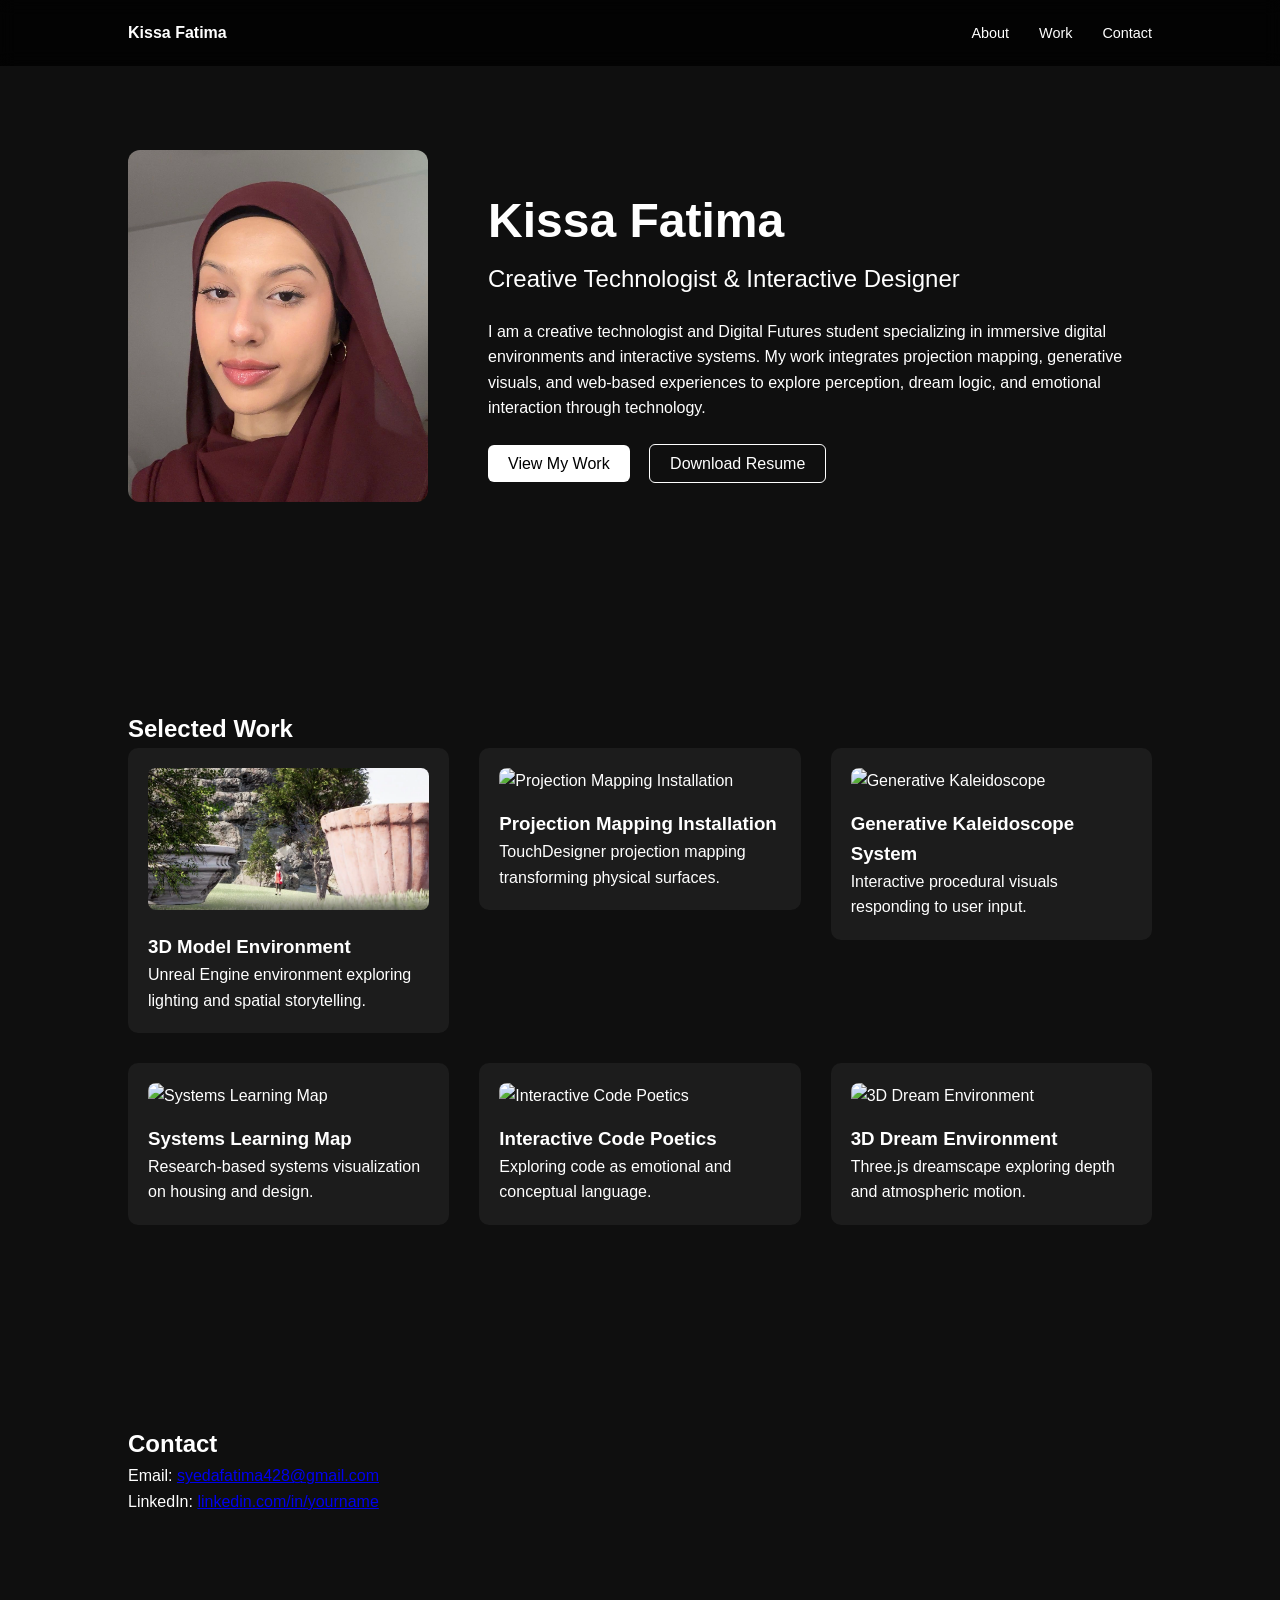
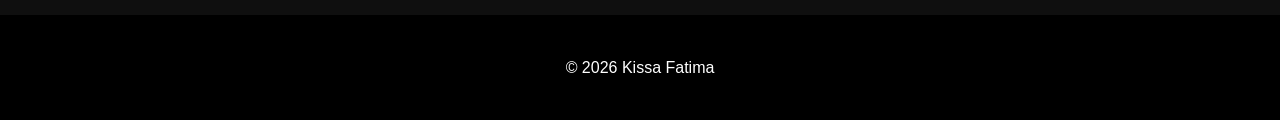
==== index.html @ c2278665 "major chnages" ====
<!DOCTYPE html>
<html lang="en">
<head>
  <meta charset="UTF-8">
  <meta name="viewport" content="width=device-width, initial-scale=1.0">
  <title>Kissa Fatima | Creative Technologist</title>
  <link rel="stylesheet" href="style.css">
</head>
<body>

  <!-- NAVIGATION -->
  <nav>
    <div class="logo">Kissa Fatima</div>
    <ul>
      <li><a href="#about">About</a></li>
      <li><a href="#work">Work</a></li>
      <li><a href="#contact">Contact</a></li>
    </ul>
  </nav>

  <!-- ABOUT SECTION -->
  <section id="about" class="about-hero">
    <div class="about-container">

      <div class="about-image">
        <img src="images/profile.JPG" alt="Photo of Kissa Fatima">
      </div>

      <div class="about-text">
        <h1>Kissa Fatima</h1>
        <h2>Creative Technologist & Interactive Designer</h2>

        <p>
          I am a creative technologist and Digital Futures student specializing in immersive
          digital environments and interactive systems. My work integrates projection mapping,
          generative visuals, and web-based experiences to explore perception, dream logic,
          and emotional interaction through technology.
        </p>

        <div class="buttons">
          <a href="#work" class="btn">View My Work</a>
          <a href="resume.pdf" class="btn-outline" target="_blank">Download Resume</a>
        </div>
      </div>

    </div>
  </section>

  <!-- WORK SECTION -->
  <section id="work" class="work">
    <h2>Selected Work</h2>

    <div class="projects">

      <a href="project-unreal.html" class="project-link">
        <div class="project">
          <img src="images/unreal3d.PNG" alt="3D Model Environment">
          <h3>3D Model Environment</h3>
          <p>Unreal Engine environment exploring lighting and spatial storytelling.</p>
        </div>
      </a>

      <a href="project-projection.html" class="project-link">
        <div class="project">
          <img src="images/projection.jpg" alt="Projection Mapping Installation">
          <h3>Projection Mapping Installation</h3>
          <p>TouchDesigner projection mapping transforming physical surfaces.</p>
        </div>
      </a>

      <a href="project-kaleidoscope.html" class="project-link">
        <div class="project">
          <img src="images/kaleidoscope.jpg" alt="Generative Kaleidoscope">
          <h3>Generative Kaleidoscope System</h3>
          <p>Interactive procedural visuals responding to user input.</p>
        </div>
      </a>

      <a href="project-systemmap.html" class="project-link">
        <div class="project">
          <img src="images/systemmap.jpg" alt="Systems Learning Map">
          <h3>Systems Learning Map</h3>
          <p>Research-based systems visualization on housing and design.</p>
        </div>
      </a>

      <a href="project-codepoetics.html" class="project-link">
        <div class="project">
          <img src="images/codepoetics.jpg" alt="Interactive Code Poetics">
          <h3>Interactive Code Poetics</h3>
          <p>Exploring code as emotional and conceptual language.</p>
        </div>
      </a>

      <a href="project-dream.html" class="project-link">
        <div class="project">
          <img src="images/threejs.jpg" alt="3D Dream Environment">
          <h3>3D Dream Environment</h3>
          <p>Three.js dreamscape exploring depth and atmospheric motion.</p>
        </div>
      </a>

    </div>
  </section>

  <!-- CONTACT -->
  <section id="contact" class="contact">
    <h2>Contact</h2>
    <p>Email: <a href="mailto:syedafatima428@gmail.com">syedafatima428@gmail.com</a></p>
    <p>LinkedIn: <a href="#">linkedin.com/in/yourname</a></p>
  </section>

  <footer>
    <p>© 2026 Kissa Fatima</p>
  </footer>

</body>
</html>
---- style.css ----
* {
  margin: 0;
  padding: 0;
  box-sizing: border-box;
  font-family: Arial, Helvetica, sans-serif;
}

body {
  background: #0f0f0f;
  color: #ffffff;
  line-height: 1.6;
}

/* NAV */
nav {
  display: flex;
  justify-content: space-between;
  padding: 20px 10%;
  position: fixed;
  width: 100%;
  background: rgba(0,0,0,0.8);
  backdrop-filter: blur(8px);
}

nav ul {
  display: flex;
  list-style: none;
  gap: 30px;
}

nav a {
  text-decoration: none;
  color: white;
  font-size: 0.9rem;
}

.logo {
  font-weight: bold;
}

/* ABOUT */
.about-hero {
  padding: 150px 10% 100px;
}

.about-container {
  display: flex;
  gap: 60px;
  align-items: center;
}

.about-image img {
  width: 300px;
  border-radius: 12px;
}

.about-text h1 {
  font-size: 3rem;
}

.about-text h2 {
  font-weight: 300;
  margin-bottom: 20px;
}

.buttons {
  margin-top: 30px;
}

.btn, .btn-outline {
  padding: 10px 20px;
  margin-right: 15px;
  text-decoration: none;
  border-radius: 6px;
}

.btn {
  background: white;
  color: black;
}

.btn-outline {
  border: 1px solid white;
  color: white;
}

/* WORK */
.work {
  padding: 100px 10%;
}

.projects {
  display: grid;
  grid-template-columns: repeat(auto-fit, minmax(280px, 1fr));
  gap: 30px;
}

.project {
  background: #1c1c1c;
  padding: 20px;
  border-radius: 10px;
  transition: 0.3s ease;
}

.project img {
  width: 100%;
  border-radius: 8px;
  margin-bottom: 15px;
}

.project:hover {
  transform: translateY(-5px);
  background: #2a2a2a;
}

.project-link {
  text-decoration: none;
  color: white;
}

/* PROJECT PAGE */
.project-page {
  padding: 150px 10%;
}

.project-page img {
  width: 100%;
  margin: 30px 0;
  border-radius: 10px;
}

.project-page h1 {
  font-size: 2.5rem;
}

/* CONTACT */
.contact {
  padding: 100px 10%;
}

footer {
  text-align: center;
  padding: 40px 0;
  background: #000;
}
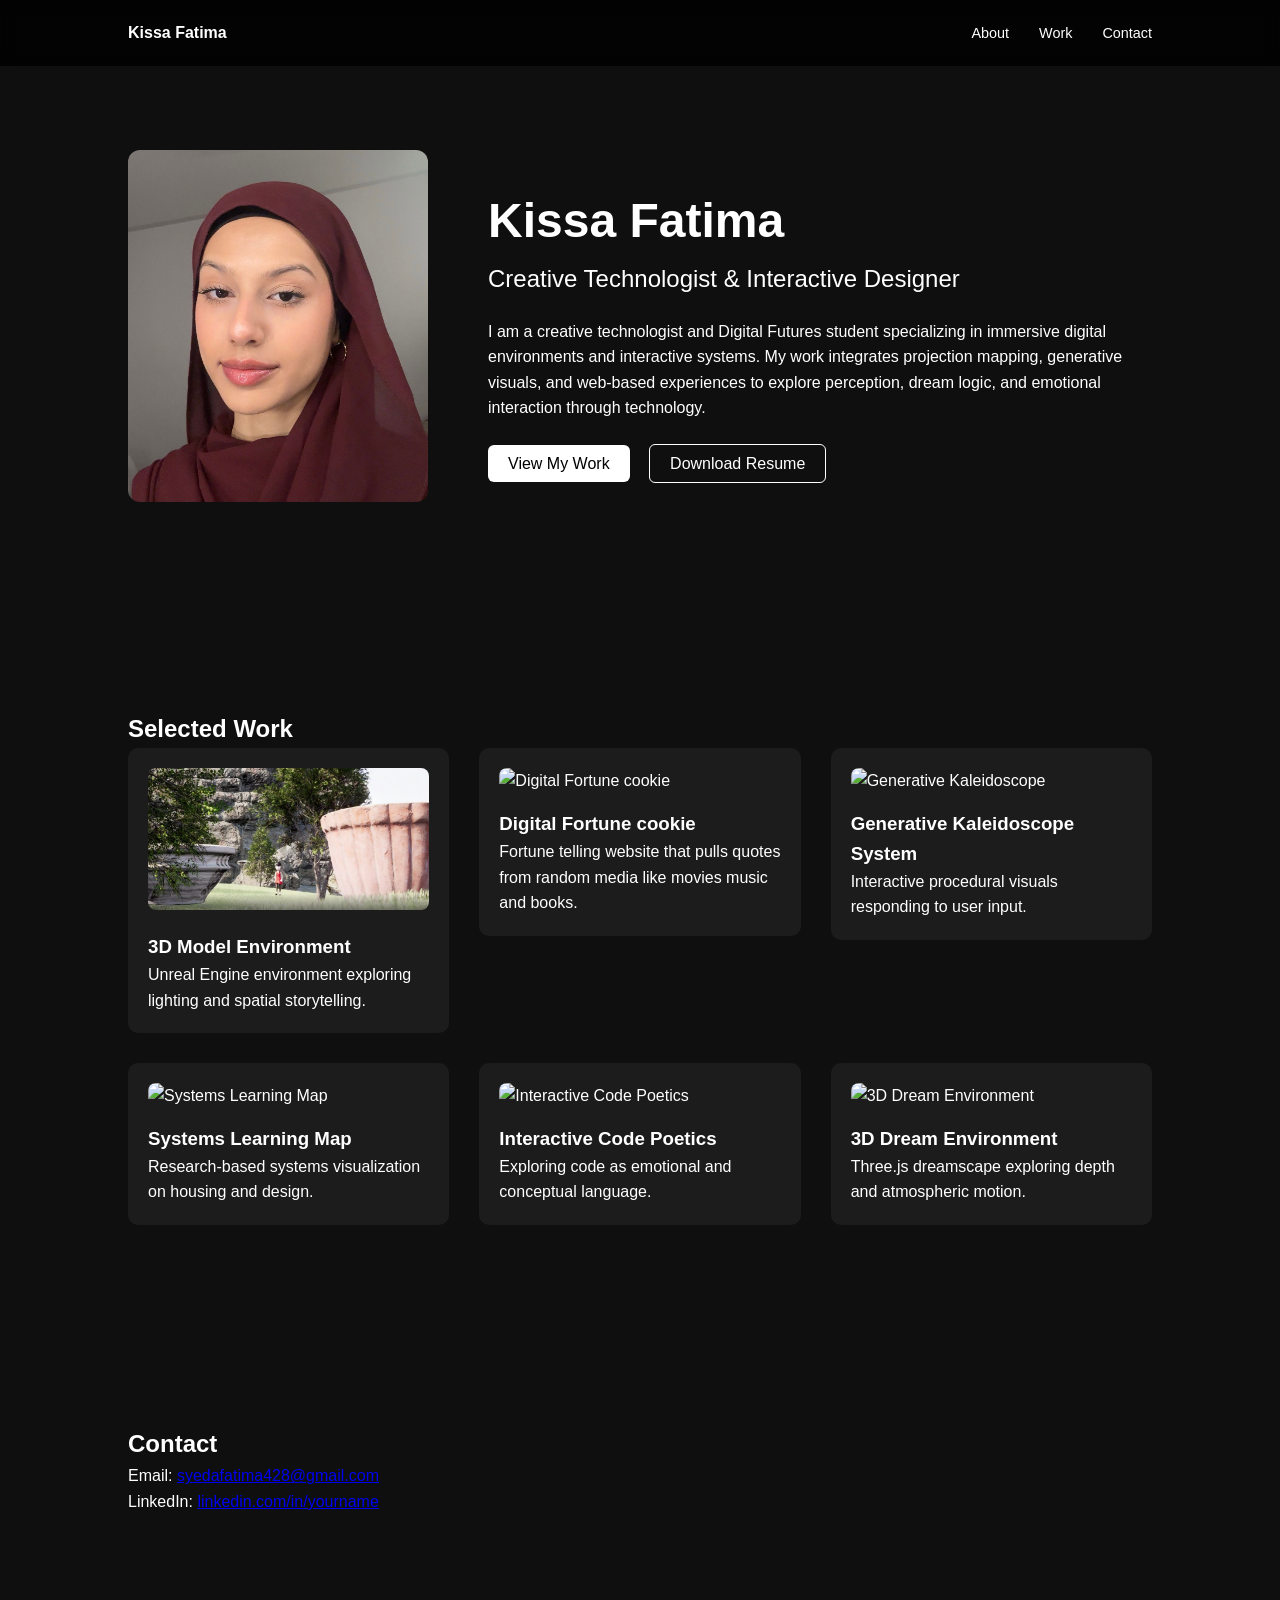
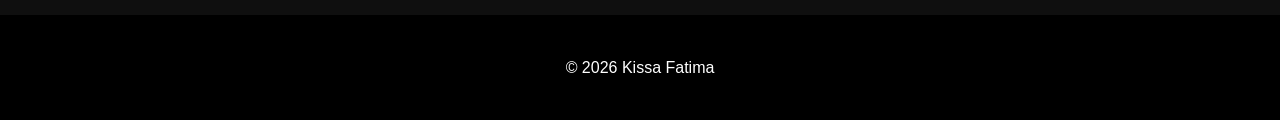
==== commit 52021fbb: "adding projects" ====
--- a/index.html
+++ b/index.html
@@ -52,7 +52,7 @@
 
     <div class="projects">
 
-      <a href="project-unreal.html" class="project-link">
+      <a href="projectunreal.html" class="project-link">
         <div class="project">
           <img src="images/unreal3d.PNG" alt="3D Model Environment">
           <h3>3D Model Environment</h3>
@@ -60,11 +60,11 @@
         </div>
       </a>
 
-      <a href="project-projection.html" class="project-link">
+      <a href="projectdigitalfortunecookie.html" class="project-link">
         <div class="project">
-          <img src="images/projection.jpg" alt="Projection Mapping Installation">
-          <h3>Projection Mapping Installation</h3>
-          <p>TouchDesigner projection mapping transforming physical surfaces.</p>
+          <img src="images/projection.jpg" alt="Digital Fortune cookie">
+          <h3>Digital Fortune cookie</h3>
+          <p>Fortune telling website that pulls quotes from random media like movies music and books.</p>
         </div>
       </a>
 
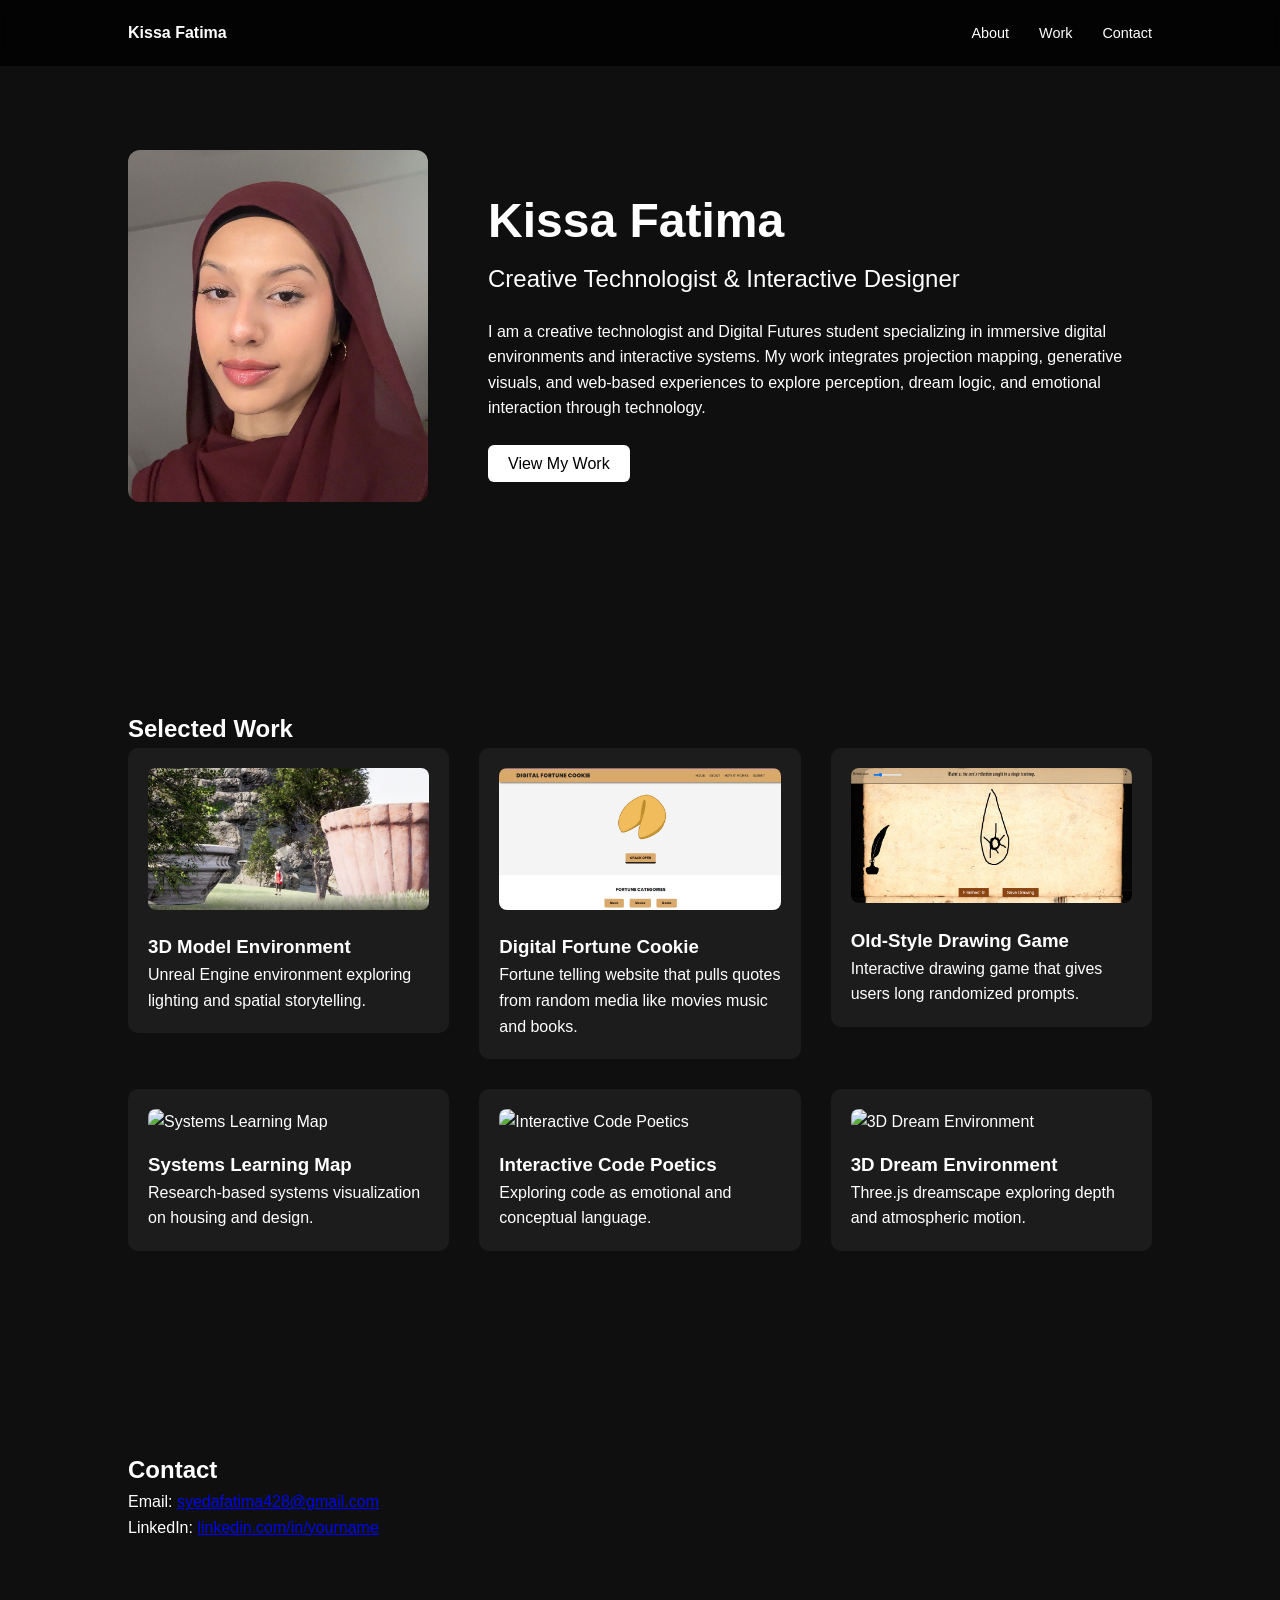
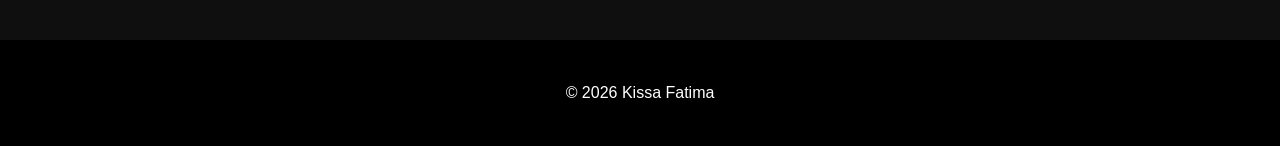
==== commit 82381515: "more content added" ====
--- a/index.html
+++ b/index.html
@@ -39,7 +39,7 @@
 
         <div class="buttons">
           <a href="#work" class="btn">View My Work</a>
-          <a href="resume.pdf" class="btn-outline" target="_blank">Download Resume</a>
+        
         </div>
       </div>
 
@@ -62,17 +62,17 @@
 
       <a href="projectdigitalfortunecookie.html" class="project-link">
         <div class="project">
-          <img src="images/projection.jpg" alt="Digital Fortune cookie">
-          <h3>Digital Fortune cookie</h3>
+          <img src="images/dfc1.png" alt="Digital Fortune Cookie">
+          <h3>Digital Fortune Cookie</h3>
           <p>Fortune telling website that pulls quotes from random media like movies music and books.</p>
         </div>
       </a>
 
-      <a href="project-kaleidoscope.html" class="project-link">
+      <a href="projectdrawing.html" class="project-link">
         <div class="project">
-          <img src="images/kaleidoscope.jpg" alt="Generative Kaleidoscope">
-          <h3>Generative Kaleidoscope System</h3>
-          <p>Interactive procedural visuals responding to user input.</p>
+          <img src="images/drawing1.png" alt="drawing game">
+          <h3>Old-Style Drawing Game</h3>
+          <p>Interactive drawing game that gives users long randomized prompts.</p>
         </div>
       </a>
 
--- a/style.css
+++ b/style.css
@@ -142,4 +142,20 @@
   text-align: center;
   padding: 40px 0;
   background: #000;
+}
+.gallery-item {
+  display: flex;
+  flex-direction: column;
+}
+
+.gallery-item img {
+  width: 100%;
+  border-radius: 10px;
+}
+
+.gallery-item figcaption {
+  margin-top: 10px;
+  font-size: 0.9rem;
+  color: #bbb;
+  line-height: 1.4;
 }
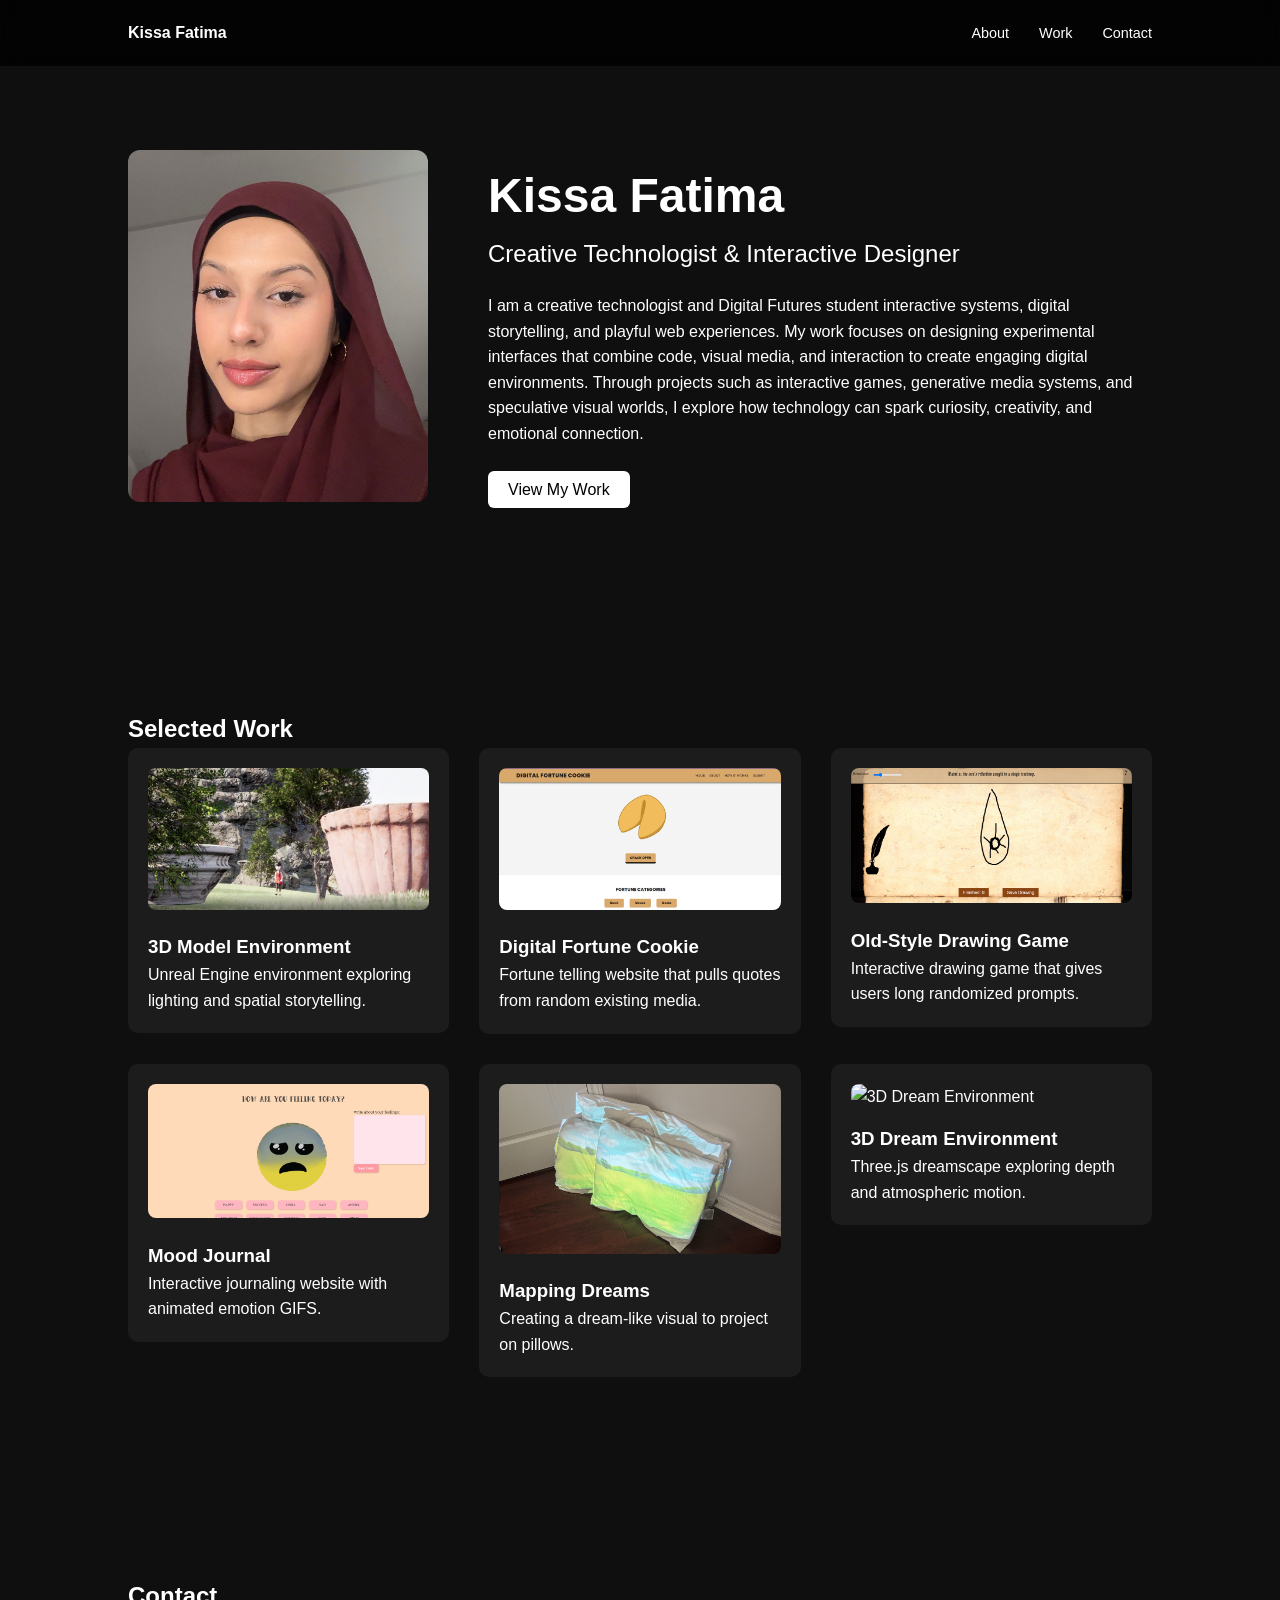
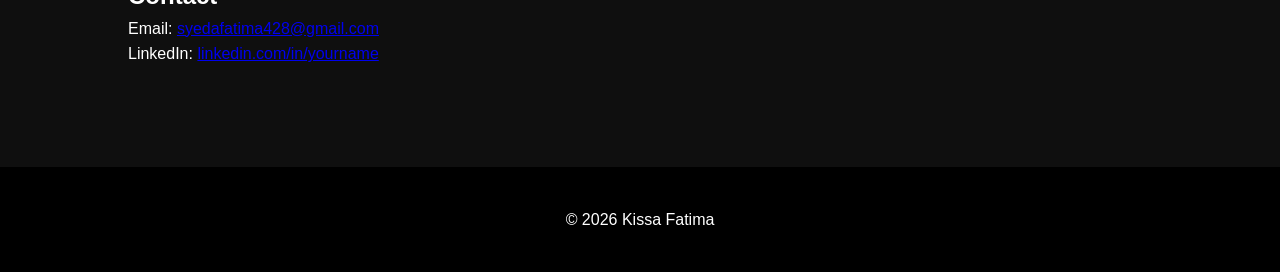
==== commit bb28c3fd: "big changes" ====
--- a/index.html
+++ b/index.html
@@ -31,10 +31,11 @@
         <h2>Creative Technologist & Interactive Designer</h2>
 
         <p>
-          I am a creative technologist and Digital Futures student specializing in immersive
-          digital environments and interactive systems. My work integrates projection mapping,
-          generative visuals, and web-based experiences to explore perception, dream logic,
-          and emotional interaction through technology.
+          I am a creative technologist and Digital Futures student interactive systems, digital storytelling, and 
+          playful web experiences. My work focuses on designing experimental interfaces that combine code, visual media, 
+          and interaction to create engaging digital environments. Through projects such as interactive games, generative 
+          media systems, and speculative visual worlds, I explore how technology can spark curiosity, creativity, and 
+          emotional connection.
         </p>
 
         <div class="buttons">
@@ -64,7 +65,7 @@
         <div class="project">
           <img src="images/dfc1.png" alt="Digital Fortune Cookie">
           <h3>Digital Fortune Cookie</h3>
-          <p>Fortune telling website that pulls quotes from random media like movies music and books.</p>
+          <p>Fortune telling website that pulls quotes from random existing media.</p>
         </div>
       </a>
 
@@ -76,19 +77,19 @@
         </div>
       </a>
 
-      <a href="project-systemmap.html" class="project-link">
+      <a href="projectmoodjournal.html" class="project-link">
         <div class="project">
-          <img src="images/systemmap.jpg" alt="Systems Learning Map">
-          <h3>Systems Learning Map</h3>
-          <p>Research-based systems visualization on housing and design.</p>
+          <img src="images/journal1.png" alt="Mood Journal">
+          <h3>Mood Journal</h3>
+          <p>Interactive journaling website with animated emotion GIFS.</p>
         </div>
       </a>
 
-      <a href="project-codepoetics.html" class="project-link">
+      <a href="projectdreams.html" class="project-link">
         <div class="project">
-          <img src="images/codepoetics.jpg" alt="Interactive Code Poetics">
-          <h3>Interactive Code Poetics</h3>
-          <p>Exploring code as emotional and conceptual language.</p>
+          <img src="images/projection1.JPG" alt="dream">
+          <h3>Mapping Dreams</h3>
+          <p>Creating a dream-like visual to project on pillows.</p>
         </div>
       </a>
 
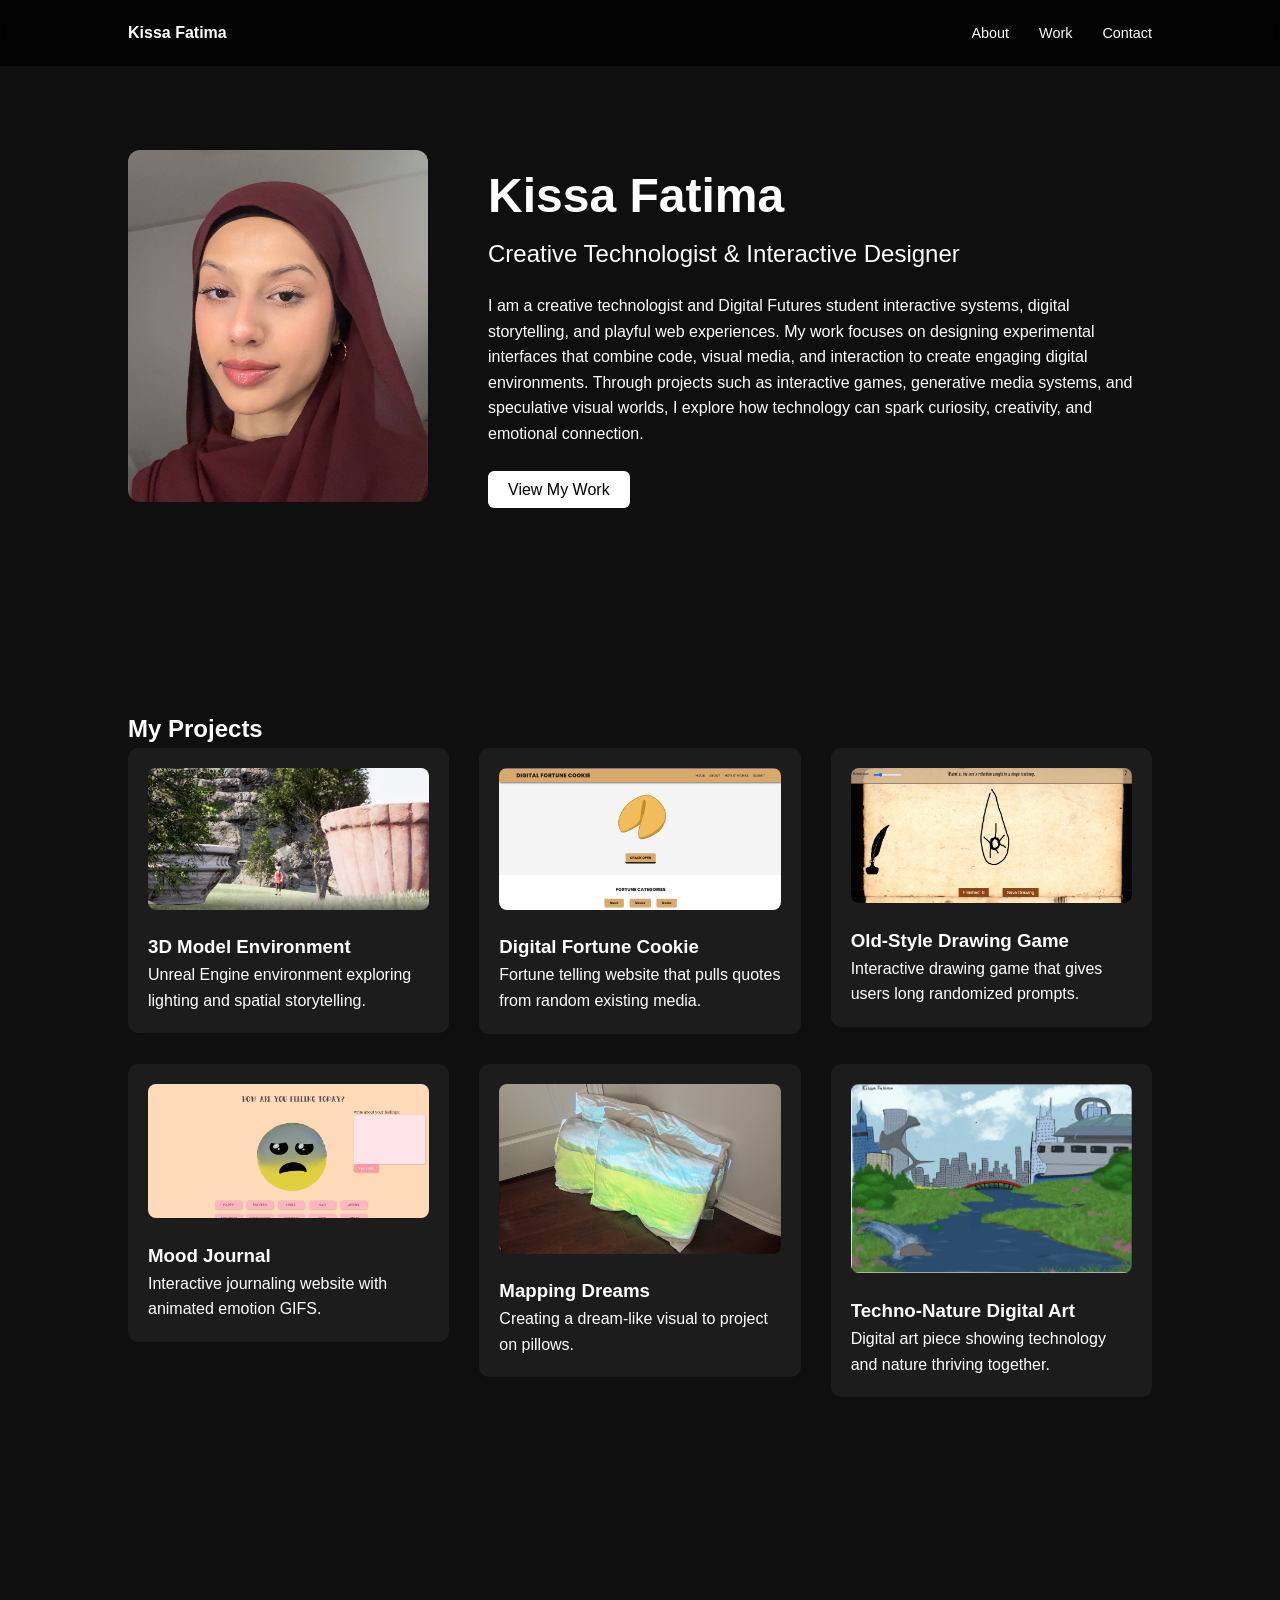
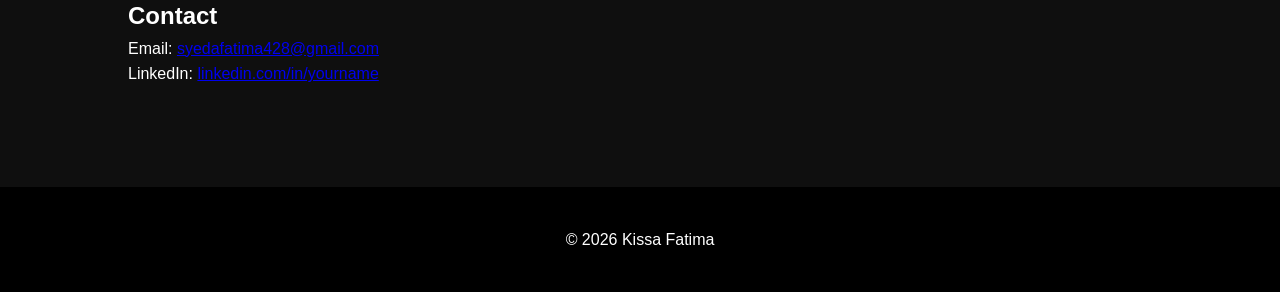
==== commit af57d759: "more content" ====
--- a/index.html
+++ b/index.html
@@ -49,7 +49,7 @@
 
   <!-- WORK SECTION -->
   <section id="work" class="work">
-    <h2>Selected Work</h2>
+    <h2>My Projects</h2>
 
     <div class="projects">
 
@@ -93,11 +93,11 @@
         </div>
       </a>
 
-      <a href="project-dream.html" class="project-link">
+      <a href="projecttechnonature.html" class="project-link">
         <div class="project">
-          <img src="images/threejs.jpg" alt="3D Dream Environment">
-          <h3>3D Dream Environment</h3>
-          <p>Three.js dreamscape exploring depth and atmospheric motion.</p>
+          <img src="images/art1.png" alt="Techno-Nature Digital Art">
+          <h3>Techno-Nature Digital Art</h3>
+          <p>Digital art piece showing technology and nature thriving together.</p>
         </div>
       </a>
 
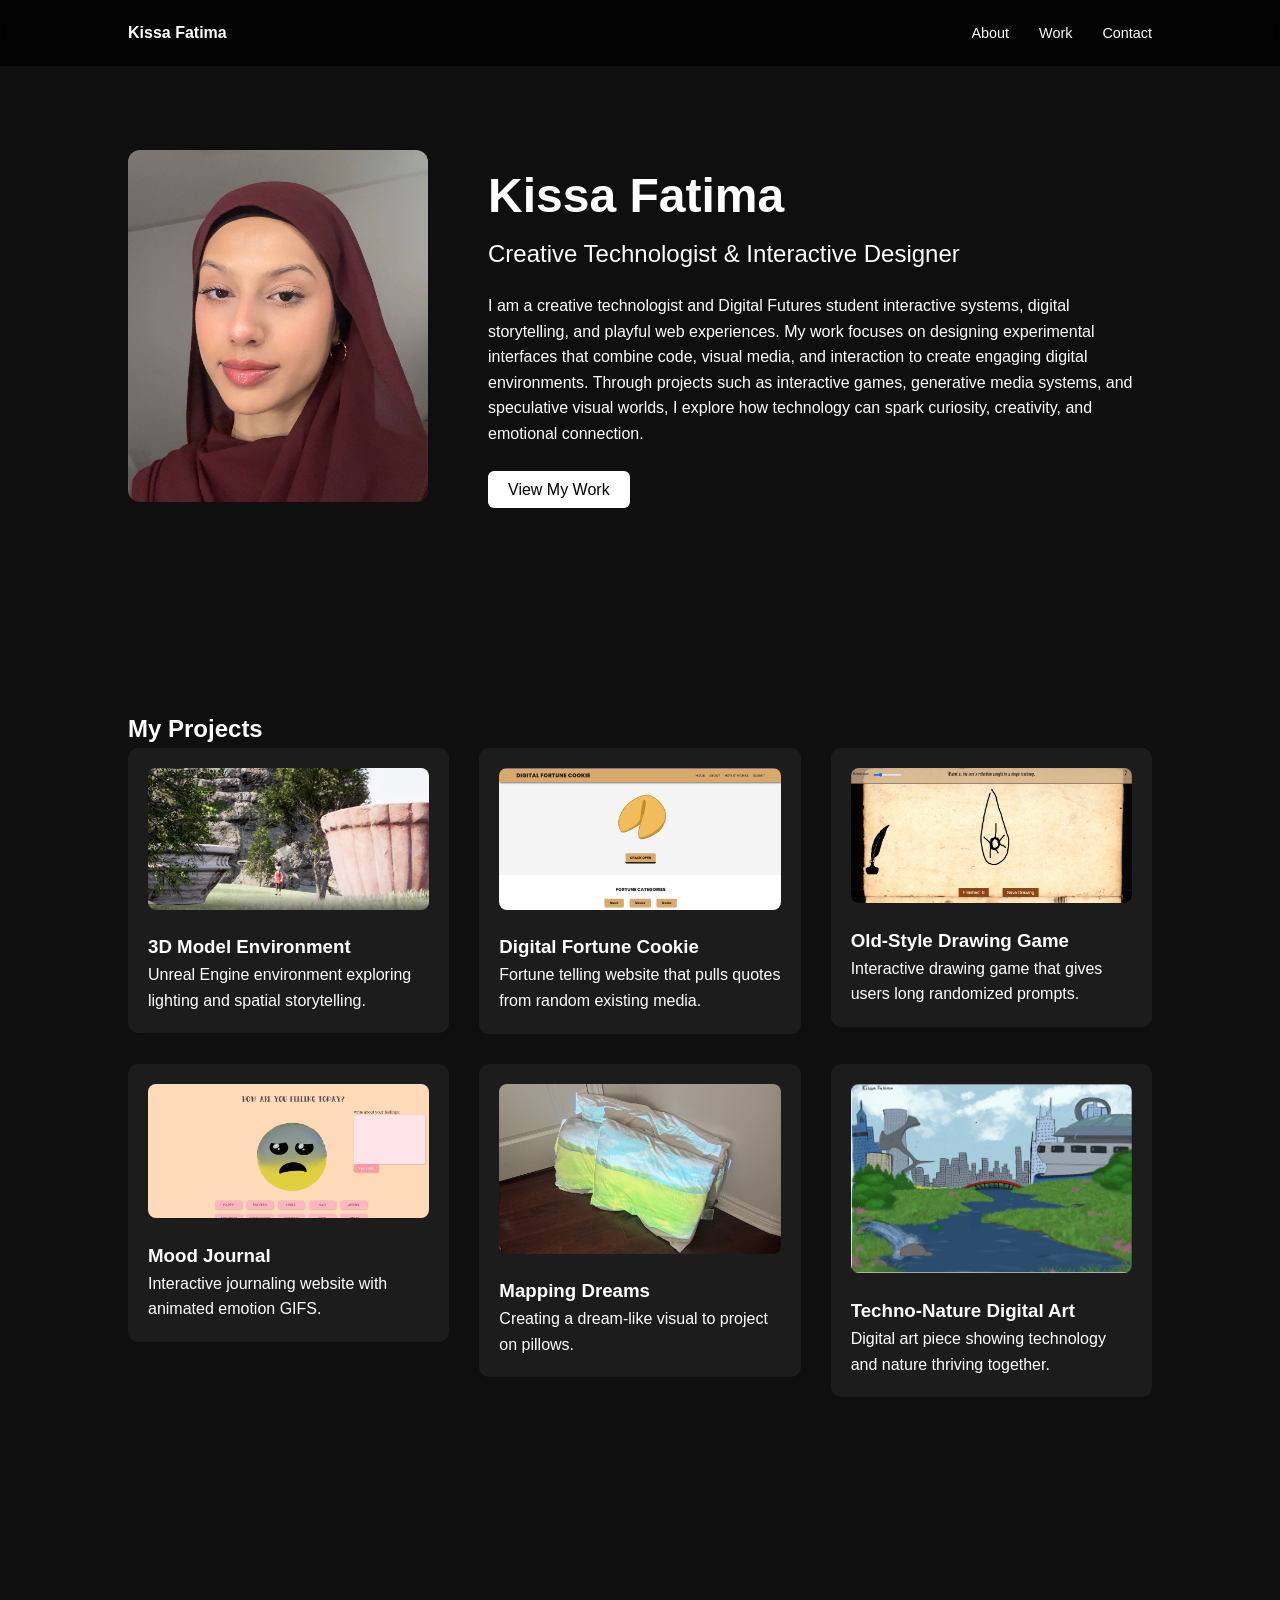
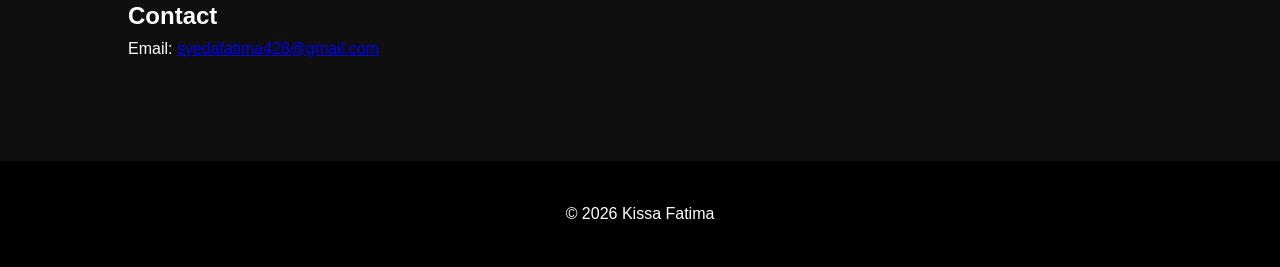
==== commit 6861d1a0: "Update index.html" ====
--- a/index.html
+++ b/index.html
@@ -108,7 +108,6 @@
   <section id="contact" class="contact">
     <h2>Contact</h2>
     <p>Email: <a href="mailto:syedafatima428@gmail.com">syedafatima428@gmail.com</a></p>
-    <p>LinkedIn: <a href="#">linkedin.com/in/yourname</a></p>
   </section>
 
   <footer>
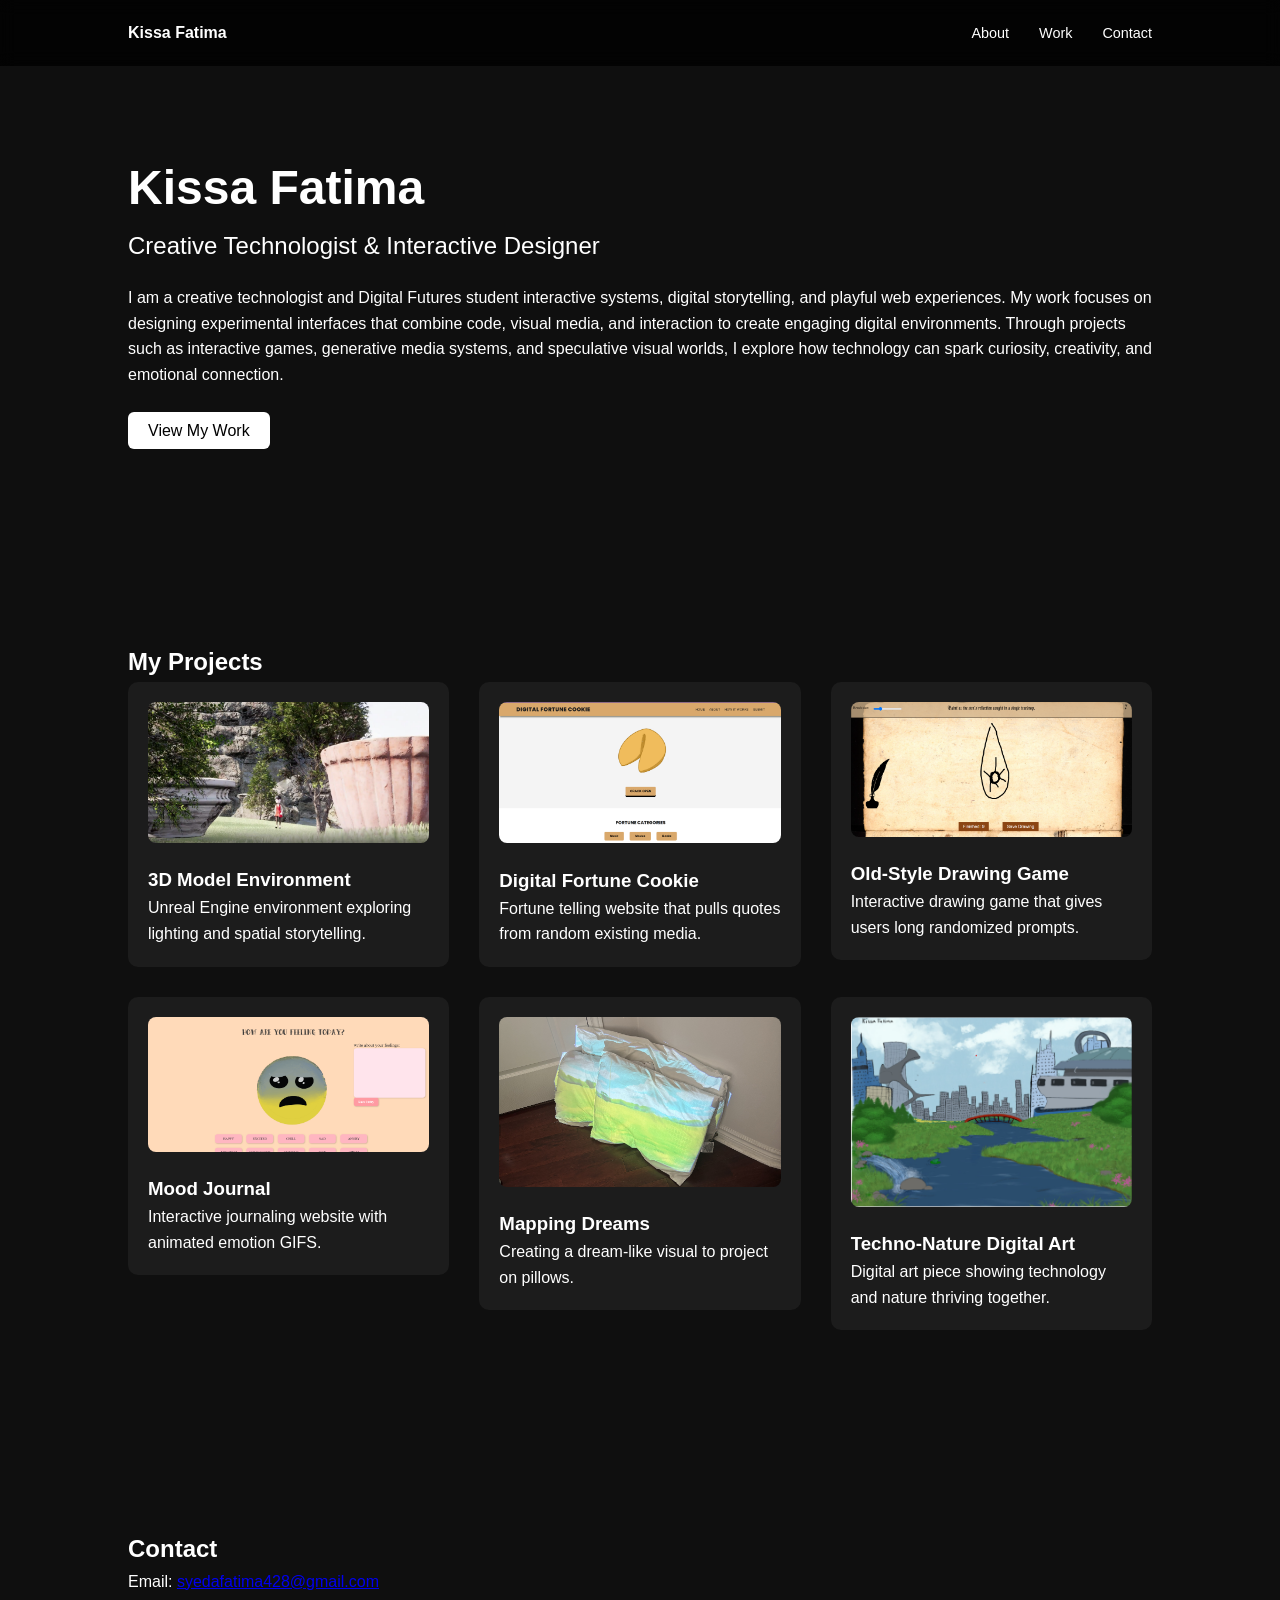
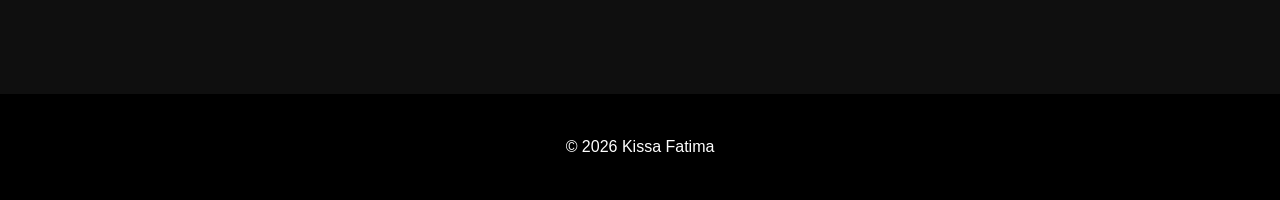
==== commit 9aabb5e8: "Update index.html" ====
--- a/index.html
+++ b/index.html
@@ -22,9 +22,7 @@
   <section id="about" class="about-hero">
     <div class="about-container">
 
-      <div class="about-image">
-        <img src="images/profile.JPG" alt="Photo of Kissa Fatima">
-      </div>
+      
 
       <div class="about-text">
         <h1>Kissa Fatima</h1>
